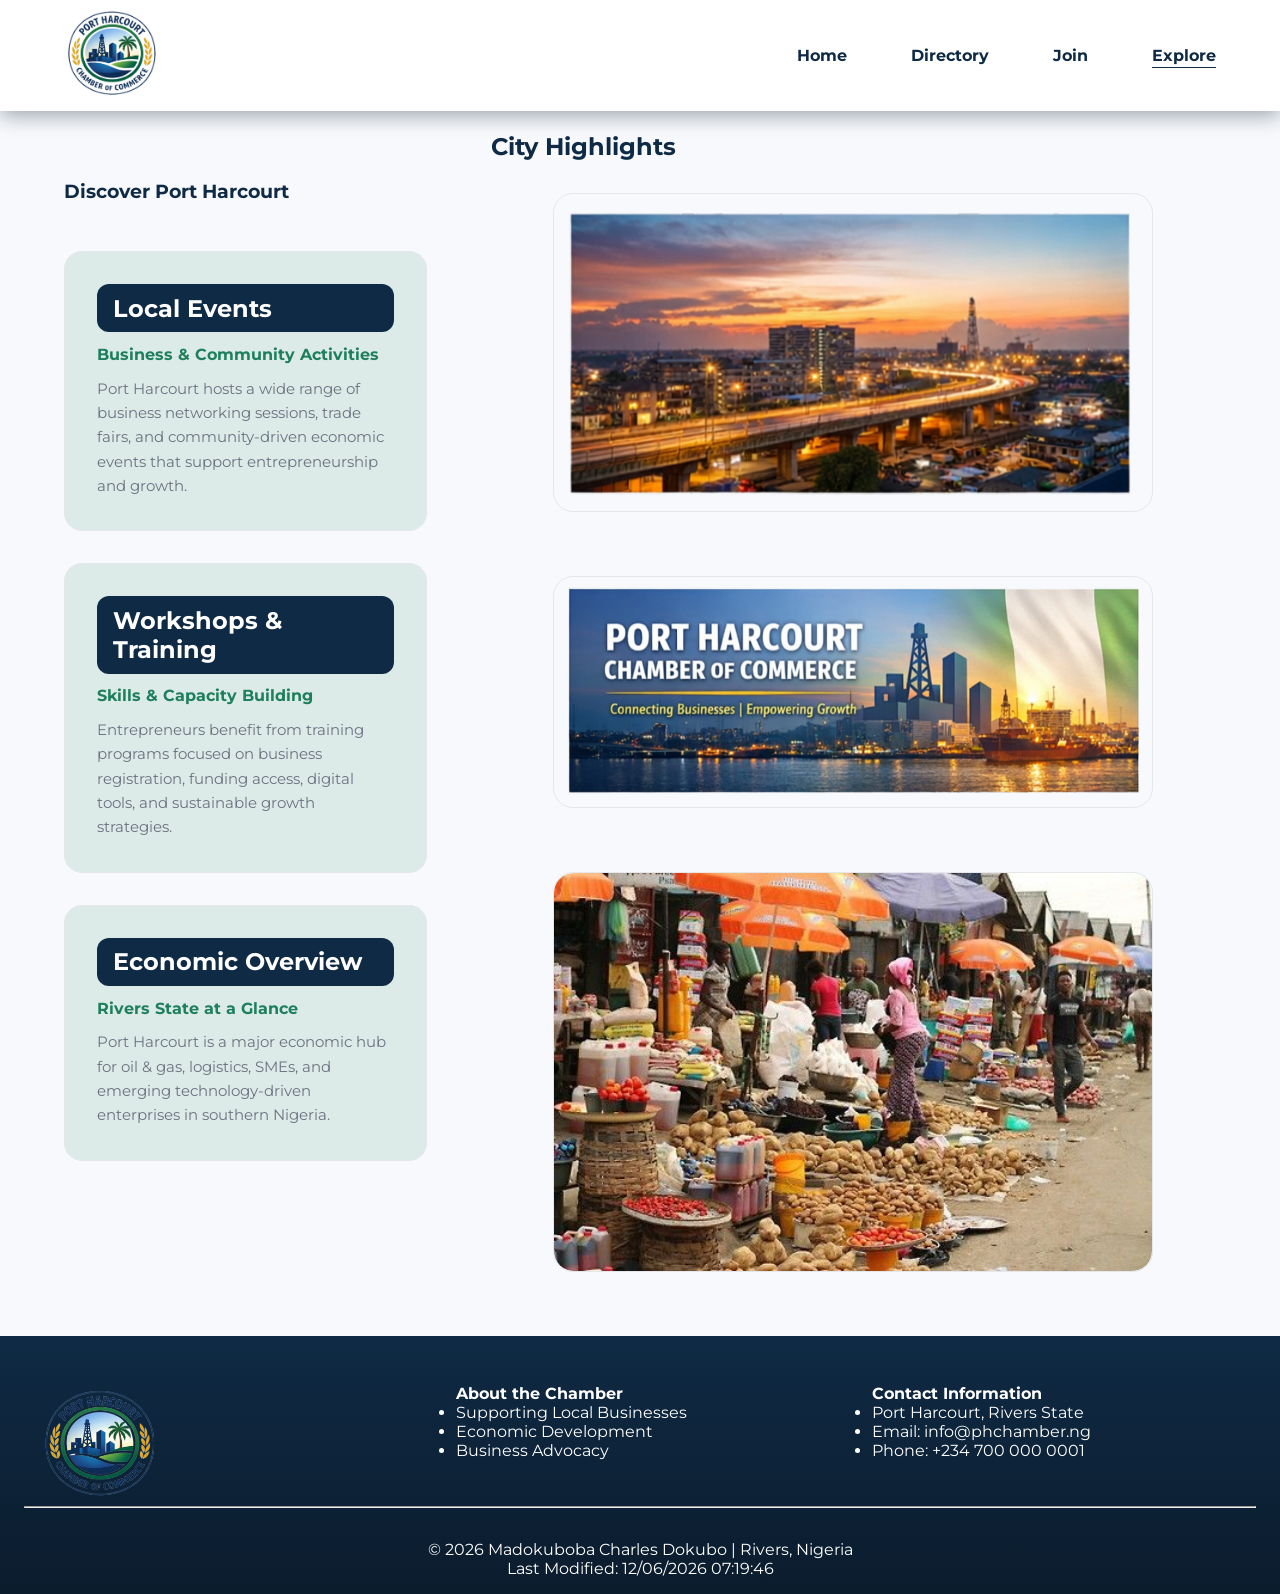
==== chamber/discover.html @ 1ad929e7 "Chambers directory" ====
<!DOCTYPE html>
<html lang="en-US">
<head>
    <meta charset="UTF-8">
    <meta name="viewport" content="width=device-width, initial-scale=1.0">

    <title>Discover | Port Harcourt Chamber of Commerce</title>

    <meta name="description" content="Discover business insights, local highlights, and economic opportunities within Port Harcourt and Rivers State.">
    <meta name="author" content="Madokuboba Charles Dokubo">

    <link rel="stylesheet" href="styles/base.css">
    <link rel="stylesheet" href="styles/large.css">

    <link rel="icon" href="images/favicon.ico">

    <meta property="og:title" content="Discover Port Harcourt">
    <meta property="og:type" content="website">
    <meta property="og:image" content="https://madokscharles.github.io/wdd231/chamber/images/social-preview.png">
    <meta property="og:url" content="https://madokscharles.github.io/wdd231/chamber/discover.html">
    <meta property="og:description" content="Explore the business environment, events, and growth opportunities in Port Harcourt.">

    <link rel="preconnect" href="https://fonts.googleapis.com">
    <link rel="preconnect" href="https://fonts.gstatic.com" crossorigin>
    <link href="https://fonts.googleapis.com/css2?family=Montserrat:wght@300;400;600;700&display=swap" rel="stylesheet">

    <script defer src="scripts/getdates.js"></script>
    <script defer src="scripts/scrollanimation.js"></script>
</head>

<body>

<header>
    <div class="header">
        <div class="image-logo">
            <a href="index.html">
                <img src="images/phcc-logo.png" alt="Port Harcourt Chamber of Commerce logo">
            </a>
        </div>
        <button id="menubutton" aria-label="Menu"></button>
    </div>

    <nav id="animatemenu">
        <ul class="navigation-links">
            <li><a href="index.html">Home</a></li>
            <li><a href="directory.html">Directory</a></li>
            <li><a href="join.html">Join</a></li>
            <li><a href="discover.html" class="active-menu-link">Explore</a></li>
        </ul>
    </nav>
</header>

<main>
    <section class="discovery-container">

    <section class="discovery-cards-container">
        <h1>Discover Port Harcourt</h1>

        <div class="discovery-events">
            <h2>Local Events</h2>
            <h3>Business & Community Activities</h3>
            <p>
                Port Harcourt hosts a wide range of business networking sessions, trade fairs,
                and community-driven economic events that support entrepreneurship and growth.
            </p>
        </div>

        <div class="discovery-webinars">
            <h2>Workshops & Training</h2>
            <h3>Skills & Capacity Building</h3>
            <p>
                Entrepreneurs benefit from training programs focused on business registration,
                funding access, digital tools, and sustainable growth strategies.
            </p>
        </div>

        <div class="discovery-statistics">
            <h2>Economic Overview</h2>
            <h3>Rivers State at a Glance</h3>
            <p>
                Port Harcourt is a major economic hub for oil & gas, logistics, SMEs,
                and emerging technology-driven enterprises in southern Nigeria.
            </p>
        </div>
    </section>

    <section class="photos-div">
        <h2>City Highlights</h2>

        <div id="photos-container">
            <div class="photo-card">
                <img src="images/social-preview1.png" alt="Port Harcourt city skyline">
            </div>
            <div class="photo-card">
                <img src="images/social-preview.png" alt="Business district in Port Harcourt">
            </div>
            <div class="photo-card">
                <img src="images/market.jpg" alt="Local commerce and markets">
            </div>
        </div>
    </section>

    </section>

</main>

<footer class="footer">
    <div class="footer-container">

        <div class="footer-links">

            <div class="footer-section footer-logo">
                <img src="images/phcc-logo.png" alt="Port Harcourt Chamber of Commerce Logo">
            </div>

            <div class="footer-section">
                <h4>About the Chamber</h4>
                <ul>
                    <li>Supporting Local Businesses</li>
                    <li>Economic Development</li>
                    <li>Business Advocacy</li>
                </ul>
            </div>

            <div class="footer-section">
                <h4>Contact Information</h4>
                <ul>
                    <li>Port Harcourt, Rivers State</li>
                    <li>Email: info@phchamber.ng</li>
                    <li>Phone: +234 700 000 0001</li>
                </ul>
            </div>

        </div>

        <hr class="footer-separator">

        <div class="footer-bottom">
            <p>&copy; <span id="year"></span> Madokuboba Charles Dokubo | Rivers, Nigeria</p>
            <p id="lastModifiedDate">Last Modified:</p>
        </div>

    </div>
</footer>

</body>
</html>
---- chamber/styles/base.css ----
:root {
    --primary-color: #0F2A44;
    --secondary-color: #1E7F5C;
    --accent1-color: #D4AF37;
    --accent2-color: #5FB3A2;
    --accent3-color: #0B1C2D;

    --background-color: #F7F9FC;
    --card-background: #FFFFFF;
    --text-dark: #1F2933;
    --text-muted: #6B7280;
    --border-color: #E5E7EB;
}

* {
    margin: 0;
    padding: 0;
    box-sizing: border-box;
}

html,
body {
    font-family: "Montserrat", sans-serif;
    background-color: var(--background-color);
    color: var(--text-dark);
    max-width: 100%;
    overflow-x: hidden;
}

main {
    padding-top: 100px;
}

header {
    position: fixed;
    top: 0;
    width: 100%;
    z-index: 1000;
    background-color: var(--card-background);
    box-shadow: 0 4px 20px rgba(11, 28, 45, 0.25);
}

.header {
    display: flex;
    align-items: center;
    justify-content: space-between;
}

.image-logo img {
    width: 6rem;
    margin: 0.4rem 1rem;
}

nav {
    background-color: var(--primary-color);
}

nav ul {
    list-style: none;
    display: flex;
    justify-content: center;
}

nav a {
    display: block;
    padding: 1.2rem 1rem;
    text-decoration: none;
    font-weight: 600;
    color: #ffffff;
}

nav a:hover {
    color: var(--accent1-color);
}

.active-menu-link {
    text-decoration: underline;
    text-underline-offset: 6px;
}

#menubutton {
    font-size: 2rem;
    background: none;
    border: none;
    color: var(--primary-color);
    cursor: pointer;
    position: absolute;
    top: 1rem;
    right: 1rem;
}

#menubutton::before {
    content: "\2630";
}

#menubutton.open::before {
    content: "✕";
    font-weight: 700;
}

@media (max-width: 999px) {
    nav ul {
        display: none;
        flex-direction: column;
        align-items: center;
    }

    nav.open ul {
        display: flex;
    }
}

@media (min-width: 1000px) {
    #menubutton {
        display: none;
    }
}

.hero-container {
    width: 100%;
}

.hero {
    max-width: 1200px;
    margin: 0 auto;
    padding: 4rem 1.5rem;
    display: flex;
    align-items: center;
    gap: 4rem;
}

.hero-text {
    flex: 1;
}

.hero-text h2 {
    font-size: 2.6rem;
    color: var(--primary-color);
    margin-bottom: 1rem;
}

.hero-text p {
    color: var(--text-muted);
    line-height: 1.7;
    margin-bottom: 2rem;
}

.hero-btn {
    display: inline-block;
    padding: 0.9rem 2.2rem;
    background-color: var(--secondary-color);
    color: #ffffff;
    border-radius: 30px;
    font-weight: 600;
    text-decoration: none;
}

.hero-btn:hover {
    background-color: var(--primary-color);
    color: var(--accent1-color);
}

.hero-image {
    flex: 1;
}

.hero-image img {
    width: 100%;
    height: auto;
    display: block;
    border-radius: 18px;
}

@media (max-width: 768px) {
    .hero {
        flex-direction: column;
        text-align: center;
        padding: 3rem 1.2rem;
    }

    .hero-text h2 {
        font-size: 2rem;
    }
}

h1 {
    text-align: center;
    margin: 3rem 0 1.5rem;
    color: var(--primary-color);
}

.main-container {
    padding: 2rem 0;
}

.weather-container {
    width: 100%;
}

.card-events,
.card-weather,
.card-forecast {
    background-color: rgba(30, 127, 92, 0.12);
    border: 1px solid var(--border-color);
    border-radius: 14px;
    margin: 1.5rem 1rem;
    text-align: center;
}

.card-events h2,
.card-weather h2,
.card-forecast h2 {
    background-color: var(--primary-color);
    color: #ffffff;
    padding: 0.8rem;
    border-radius: 14px 14px 0 0;
}

.card-weather #temperature {
    font-size: 2rem;
}

.join-layout {
    max-width: 1200px;
    margin: 0 auto;
    padding: 2rem 1.5rem;
    display: grid;
    gap: 3rem;
}

@media (min-width: 1000px) {
    .join-layout {
        grid-template-columns: 1fr 1fr;
    }
}

.form-container {
    background-color: var(--card-background);
    padding: 2.5rem;
    border-radius: 20px;
    border: 1px solid var(--border-color);
    box-shadow: 0 10px 25px rgba(0,0,0,0.08);
}

.form-container h2 {
    margin-bottom: 1.5rem;
}

form label {
    display: block;
    font-size: 0.85rem;
    font-weight: 600;
    margin-bottom: 0.3rem;
}

form input,
form textarea {
    width: 100%;
    padding: 0.75rem;
    border-radius: 8px;
    border: 1px solid var(--border-color);
    margin-bottom: 1.2rem;
}

form textarea {
    min-height: 110px;
}

form input[type="submit"] {
    width: 100%;
    padding: 0.9rem;
    border-radius: 30px;
    font-weight: 700;
    background-color: var(--secondary-color);
    color: #ffffff;
    border: none;
    cursor: pointer;
}

form input[type="submit"]:hover {
    background-color: var(--primary-color);
    color: var(--accent1-color);
}

.membership-container {
    display: grid;
    gap: 1.5rem;
}

.membership-card {
    background-color: rgba(30, 127, 92, 0.12);
    border-radius: 20px;
    padding: 1.5rem;
    border: 1px solid var(--border-color);
}

.view-toggle {
    display: flex;
    justify-content: center;
    gap: 1rem;
    margin: 1.5rem auto 2rem;
}

.view-toggle button {
    background-color: var(--primary-color);
    color: #ffffff;
    border: none;
    padding: 0.6rem 1.6rem;
    border-radius: 25px;
    font-weight: 600;
    cursor: pointer;
    transition: background-color 0.3s ease, color 0.3s ease;
}

.view-toggle button:hover {
    background-color: var(--secondary-color);
    color: var(--accent1-color);
}

#directory-container.grid {
    max-width: 1200px;
    margin: 0 auto;
    padding: 1.5rem;
    display: grid;
    grid-template-columns: repeat(auto-fit, minmax(260px, 1fr));
    gap: 1.5rem;
}

#directory-container.grid .member-card {
    background-color: var(--card-background);
    border: 1px solid var(--border-color);
    border-radius: 18px;
    padding: 1.5rem;
    text-align: center;
    box-shadow: 0 6px 15px rgba(0,0,0,0.08);
    transition: transform 0.3s ease, box-shadow 0.3s ease;
}

#directory-container.grid .member-card:hover {
    transform: translateY(-6px);
    box-shadow: 0 10px 22px rgba(0,0,0,0.15);
}

#directory-container.grid img {
    width: 90px;
    height: auto;
    margin-bottom: 1rem;
}

#directory-container.list {
    max-width: 1000px;
    margin: 0 auto;
    padding: 1.5rem;
    display: flex;
    flex-direction: column;
    gap: 1rem;
}

#directory-container.list .member-card {
    display: grid;
    grid-template-columns: 120px 1fr;
    align-items: center;
    gap: 1.5rem;
    background-color: var(--card-background);
    border: 1px solid var(--border-color);
    border-radius: 14px;
    padding: 1.2rem;
}

#directory-container.list img {
    width: 100px;
}

#directory-container.list h3 {
    margin-top: 0;
}

.member-card h3 {
    color: var(--primary-color);
    margin-bottom: 0.5rem;
}

.member-card p {
    color: var(--text-muted);
    font-size: 0.9rem;
    margin: 0.3rem 0;
}

.member-card a {
    color: var(--secondary-color);
    font-weight: 600;
    text-decoration: none;
}

.member-card a:hover {
    color: var(--accent1-color);
}

.discovery-container {
    max-width: 1200px;
    margin: 0 auto;
    padding: 2rem 1.5rem 4rem;
    display: grid;
    gap: 4rem;
}

.discovery-cards-container {
    display: grid;
    gap: 2rem;
}

.discovery-cards-container h1 {
    text-align: left;
    margin-bottom: 1rem;
}

.discovery-events,
.discovery-webinars,
.discovery-statistics {
    background-color: rgba(30, 127, 92, 0.12);
    border: 1px solid var(--border-color);
    border-radius: 18px;
    padding: 2rem;
}

.discovery-events h2,
.discovery-webinars h2,
.discovery-statistics h2 {
    background-color: var(--primary-color);
    color: #ffffff;
    padding: 0.6rem 1rem;
    border-radius: 12px;
    margin-bottom: 0.8rem;
}

.discovery-events h3,
.discovery-webinars h3,
.discovery-statistics h3 {
    color: var(--secondary-color);
    margin-bottom: 0.8rem;
    font-size: 1rem;
}

.discovery-events p,
.discovery-webinars p,
.discovery-statistics p {
    color: var(--text-muted);
    line-height: 1.6;
    font-size: 0.95rem;
}

.photos-div {
    display: grid;
    gap: 2rem;
}

.photos-div h2 {
    color: var(--primary-color);
}

#photos-container {
    display: grid;
    gap: 2rem;
}

.photo-card {
    overflow: hidden;
    border-radius: 20px;
    border: 1px solid var(--border-color);
}

.photo-card img {
    width: 100%;
    height: auto;
    display: block;
    transition: transform 0.3s ease;
}

.photo-card img:hover {
    transform: scale(1.05);
}


@media (min-width: 1000px) {
    .discovery-container {
        grid-template-columns: 1.2fr 0.8fr;
        align-items: start;
    }

    #photos-container {
        grid-template-columns: 1fr;
    }
}


.footer {
    background: linear-gradient(to top, var(--accent3-color), var(--primary-color));
    color: #ffffff;
    padding: 3rem 1.5rem 1rem;
}

.footer-links {
    max-width: 1200px;
    margin: 0 auto;
    display: flex;
    gap: 3rem;
    justify-content: space-between;
}

.footer-section {
    flex: 1;
}

.footer-logo img {
    width: 120px;
}

.footer-bottom {
    text-align: center;
    margin-top: 2rem;
}

.footer a {
    color: #ffffff;
}

.footer a:hover {
    color: var(--accent1-color);
}

@media (max-width: 768px) {
    .footer-links {
        flex-direction: column;
        text-align: center;
        align-items: center;
    }
}


main .form-container {
    max-width: 800px;
    margin: 2rem auto 4rem;
    text-align: center;
}

main .form-container h1 {
    font-size: 2.2rem;
    color: var(--secondary-color);
    margin-bottom: 1rem;
}

main .form-container p {
    color: var(--text-muted);
    font-size: 1rem;
    line-height: 1.6;
    margin-bottom: 2rem;
}

#results {
    text-align: left;
    background-color: var(--background-color);
    border: 1px solid var(--border-color);
    border-radius: 16px;
    padding: 2rem;
    margin: 2rem 0;
}

#results h3 {
    color: var(--primary-color);
    margin-bottom: 1.2rem;
    font-size: 1.4rem;
}

#results p {
    margin: 0.6rem 0;
    font-size: 0.95rem;
    color: var(--text-dark);
}

#results strong {
    color: var(--primary-color);
}

#results a {
    color: var(--secondary-color);
    text-decoration: none;
    font-weight: 600;
}

#results a:hover {
    text-decoration: underline;
}

.form-container .hero-btn {
    margin-top: 1.5rem;
}
---- chamber/styles/large.css ----
@media (min-width: 1000px) {
    header {
        display: flex;
        align-items: center;
        justify-content: space-between;
        padding: 0 3rem;
        background-color: var(--card-background);
        box-shadow: 0 4px 20px rgba(11, 28, 45, 0.4);
    }

    nav {
        background-color: transparent;
    }

    nav ul {
        display: flex;
        gap: 2rem;
    }

    .navigation-links a,
    .navigation a {
        color: var(--primary-color);
        font-weight: 700;
        text-decoration: none;
        transition: color 0.3s ease;
    }

    .navigation-links a:hover,
    .navigation a:hover {
        color: var(--secondary-color);
    }

    .navigation-links a.active-menu-link,
    .navigation a.active-menu-link {
        text-decoration: underline;
        text-underline-offset: 6px;
    }

    .hero-container {
        max-width: 1200px;
        margin: 0 auto;
    }

    .hero {
        display: flex;
        align-items: center;
        justify-content: space-between;
        gap: 4rem;
        padding: 6rem 3rem;
    }

    .hero-text {
        flex: 1;
        max-width: 45%;
    }

    .hero-text h2 {
        font-size: 2.6rem;
        color: var(--primary-color);
    }

    .hero-text p {
        color: var(--text-muted);
        font-size: 1.05rem;
    }

    .hero-btn {
        background-color: var(--secondary-color);
        color: #ffffff;
        font-size: 1.1rem;
    }

    .hero-btn:hover {
        background-color: var(--primary-color);
        color: var(--accent1-color);
    }

    .hero-image {
        flex: 1;
    }

    .hero-image img {
        width: 100%;
        height: auto;
        border-radius: 20px;
        display: block;
    }

    .weather-container {
        display: flex;
        gap: 1.5rem;
        max-width: 1200px;
        margin: 0 auto;
    }

    .card-events {
        width: 50%;
        text-align: left;
    }

    .card-weather,
    .card-forecast {
        width: 25%;
    }

    #directory-container {
        max-width: 1200px;
        margin: 0 auto;
        display: grid;
        grid-template-columns: repeat(3, 1fr);
        gap: 1.5rem;
        padding: 2rem;
    }

    .menu {
        display: flex;
        justify-content: center;
        gap: 1rem;
    }

    .menu button {
        background-color: var(--primary-color);
        color: #ffffff;
        border: none;
        padding: .8rem 3rem;
    }

    .menu button:hover {
        background-color: var(--secondary-color);
        color: var(--accent1-color);
    }

    #spotlight-container {
        max-width: 1200px;
        margin: 0 auto;
        display: grid;
        grid-template-columns: repeat(3, 1fr);
        gap: 2rem;
    }

    .join-layout {
        display: grid;
        grid-template-columns: 1fr 1fr;
        gap: 3rem;
        align-items: flex-start;
    }

    .discovery-container {
        display: grid;
        grid-template-columns: 1fr 2fr;
    }

    #photos-container {
        width: 600px;
        margin: 0 auto;
        display: grid;
        gap: 4rem;
    }

    #photos-container img {
        border-radius: 20px;
        transition: transform 0.3s ease, box-shadow 0.3s ease;
    }

    #photos-container img:hover {
        transform: scale(1.05);
        box-shadow: 0 6px 16px rgba(0,0,0,0.25);
    }
}
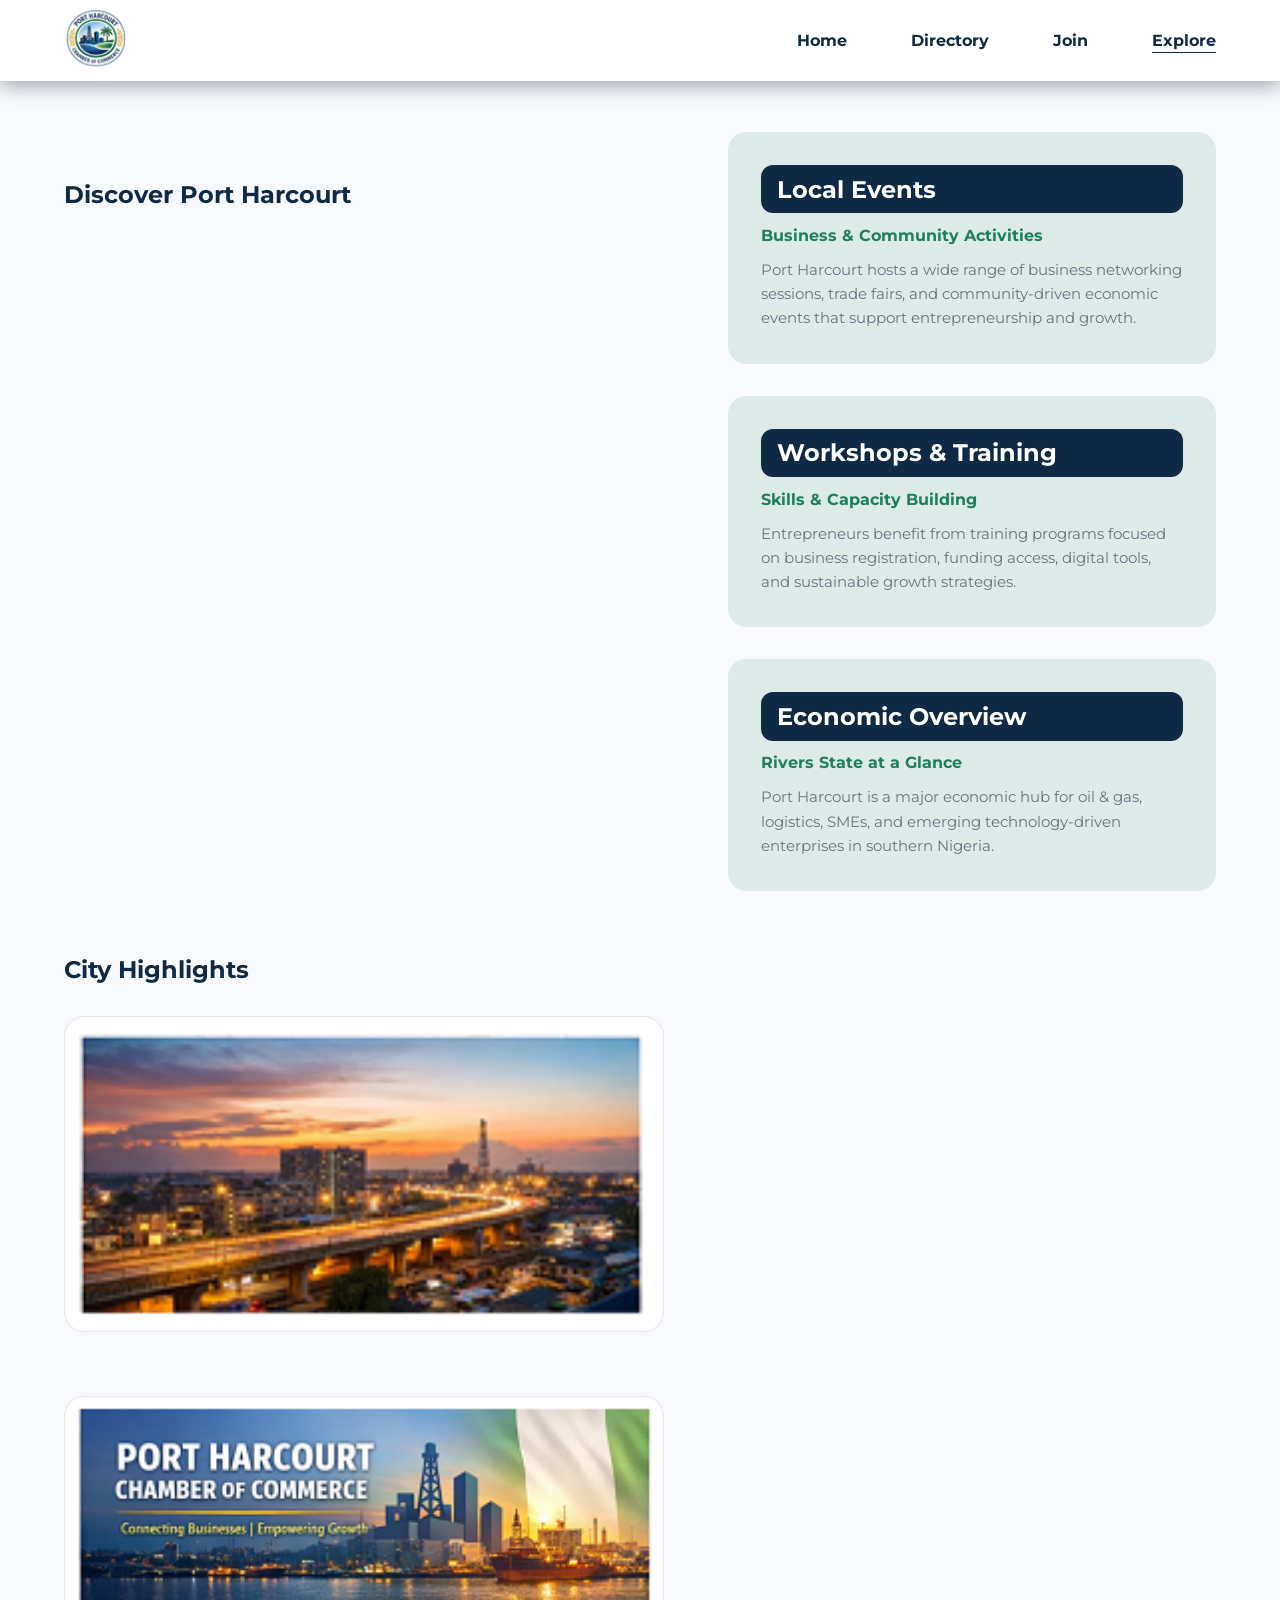
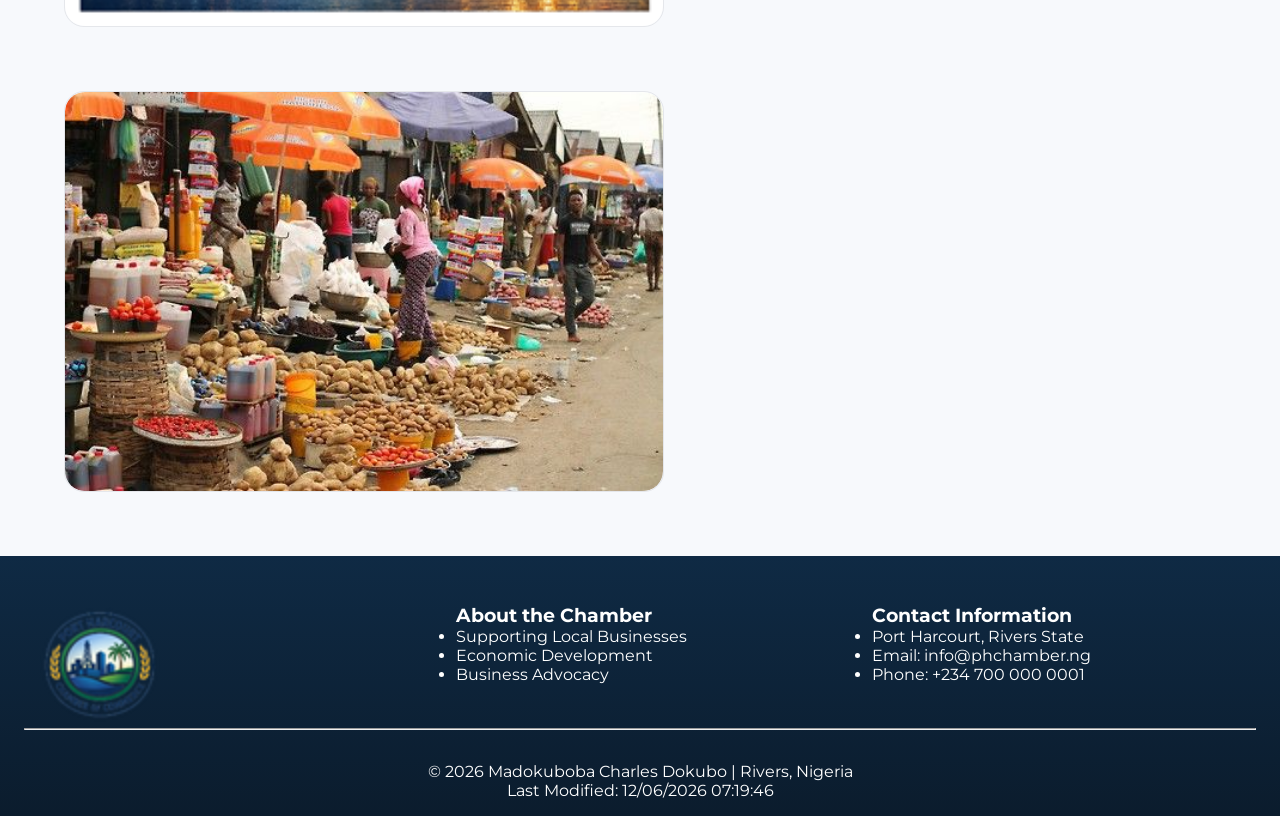
==== commit 81368723: "discover page update" ====
--- a/chamber/discover.html
+++ b/chamber/discover.html
@@ -52,9 +52,9 @@
 
 <main>
     <section class="discovery-container">
+        <h1>Discover Port Harcourt</h1>
 
     <section class="discovery-cards-container">
-        <h1>Discover Port Harcourt</h1>
 
         <div class="discovery-events">
             <h2>Local Events</h2>
@@ -114,7 +114,7 @@
             </div>
 
             <div class="footer-section">
-                <h4>About the Chamber</h4>
+                <h3>About the Chamber</h3>
                 <ul>
                     <li>Supporting Local Businesses</li>
                     <li>Economic Development</li>
@@ -123,7 +123,7 @@
             </div>
 
             <div class="footer-section">
-                <h4>Contact Information</h4>
+                <h3>Contact Information</h3>
                 <ul>
                     <li>Port Harcourt, Rivers State</li>
                     <li>Email: info@phchamber.ng</li>
--- a/chamber/styles/base.css
+++ b/chamber/styles/base.css
@@ -48,7 +48,7 @@
 }
 
 .image-logo img {
-    width: 6rem;
+    width: 4rem;
     margin: 0.4rem 1rem;
 }
 
@@ -115,6 +115,18 @@
     #menubutton {
         display: none;
     }
+}
+
+.visually-hidden {
+    position: absolute;
+    width: 1px;
+    height: 1px;
+    padding: 0;
+    margin: -1px;
+    overflow: hidden;
+    clip: rect(0, 0, 0, 0);
+    white-space: nowrap;
+    border: 0;
 }
 
 .hero-container {
@@ -201,7 +213,7 @@
 .card-events,
 .card-weather,
 .card-forecast {
-    background-color: rgba(30, 127, 92, 0.12);
+    background-color: rgba(30, 127, 92, 0.18);
     border: 1px solid var(--border-color);
     border-radius: 14px;
     margin: 1.5rem 1rem;
@@ -410,7 +422,7 @@
     gap: 2rem;
 }
 
-.discovery-cards-container h1 {
+.discovery-container > h1 {
     text-align: left;
     margin-bottom: 1rem;
 }
@@ -595,3 +607,72 @@
 .form-container .hero-btn {
     margin-top: 1.5rem;
 }
+
+/* ===============================
+   MEMBER SPOTLIGHT
+   =============================== */
+
+.spotlight-div {
+    max-width: 1200px;
+    margin: 4rem auto;
+    padding: 0 1.5rem;
+    text-align: center;
+}
+
+.spotlight-div h2 {
+    color: var(--primary-color);
+    margin-bottom: 2rem;
+}
+
+#spotlight-container {
+    display: grid;
+    gap: 1.5rem;
+}
+
+@media (min-width: 768px) {
+    #spotlight-container {
+        grid-template-columns: repeat(auto-fit, minmax(260px, 1fr));
+    }
+}
+
+.spotlight-card {
+    background-color: var(--card-background);
+    border: 1px solid var(--border-color);
+    border-radius: 18px;
+    padding: 1.5rem;
+    box-shadow: 0 6px 15px rgba(0,0,0,0.08);
+    transition: transform 0.3s ease, box-shadow 0.3s ease;
+}
+
+.spotlight-card:hover {
+    transform: translateY(-6px);
+    box-shadow: 0 10px 22px rgba(0,0,0,0.15);
+}
+
+.spotlight-card img {
+    width: 90px;
+    margin-bottom: 1rem;
+}
+
+.spotlight-card h3 {
+    color: var(--primary-color);
+    margin-bottom: 0.5rem;
+}
+
+.spotlight-card p {
+    color: var(--text-muted);
+    font-size: 0.9rem;
+    margin: 0.3rem 0;
+}
+
+.spotlight-card a {
+    display: inline-block;
+    margin-top: 0.6rem;
+    color: var(--secondary-color);
+    font-weight: 600;
+    text-decoration: none;
+}
+
+.spotlight-card a:hover {
+    color: var(--accent1-color);
+}
